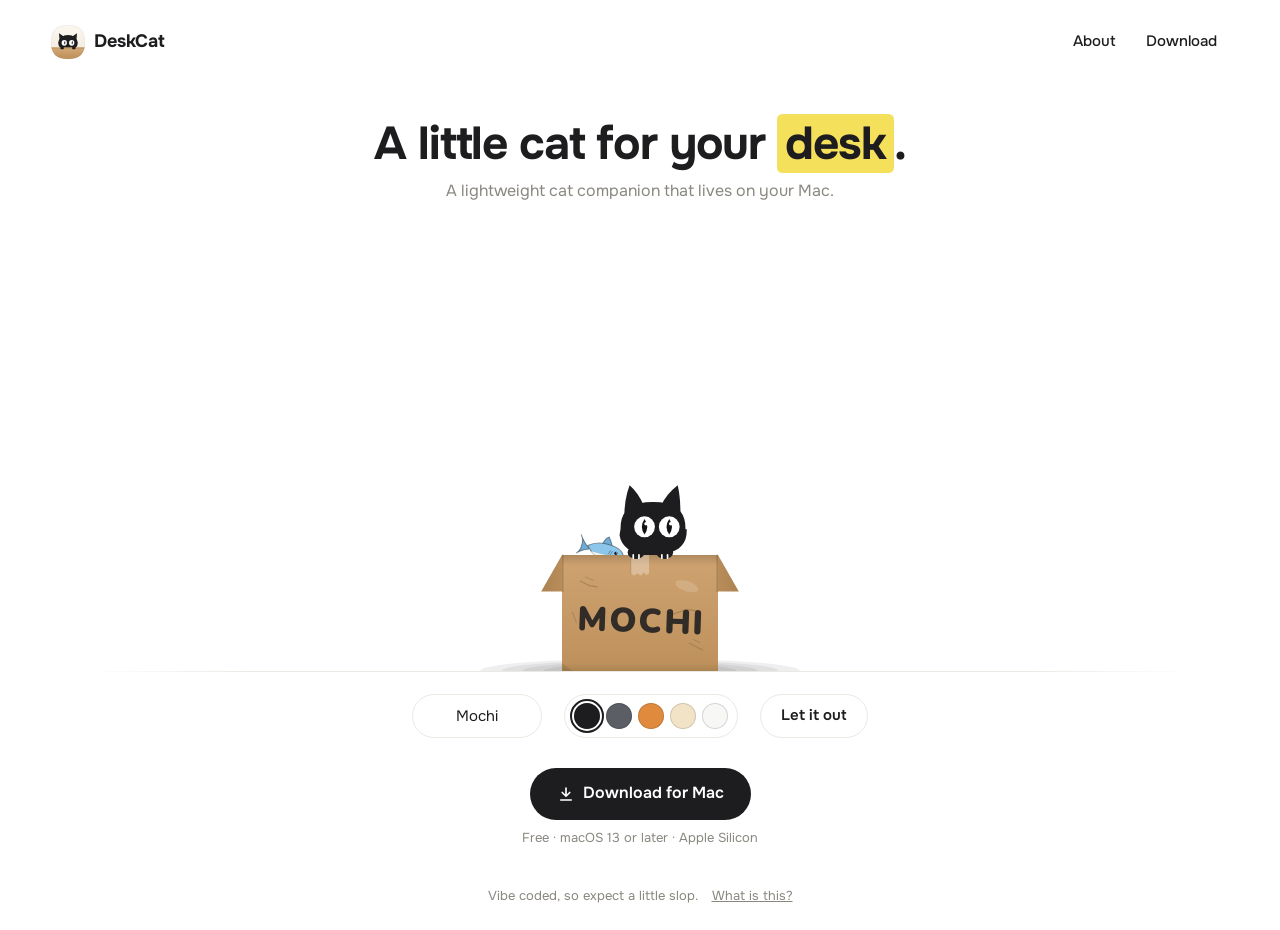
==== site/index.html @ 958c90dc "Website: describe the cat in the subheading instead of giving instructions Co-Authored-By: Claude Op" ====
<!doctype html>
<html lang="en">
<head>
<meta charset="utf-8">
<meta name="viewport" content="width=device-width, initial-scale=1, viewport-fit=cover">
<title>DeskCat</title>
<meta name="description" content="A tiny cat that lives on your Mac desktop. It peeks out of its box, follows your pointer, plays with its toy and wanders off to explore.">
<meta property="og:type" content="website">
<meta property="og:url" content="https://roan-ux.github.io/DeskCat/">
<meta property="og:title" content="DeskCat">
<meta property="og:description" content="A little cat for your desk. Free for Mac.">
<meta property="og:image" content="https://roan-ux.github.io/DeskCat/og.png">
<meta name="twitter:card" content="summary_large_image">
<meta name="twitter:title" content="DeskCat">
<meta name="twitter:description" content="A little cat for your desk. Free for Mac.">
<meta name="twitter:image" content="https://roan-ux.github.io/DeskCat/og.png">
<link rel="icon" href="logo.svg" type="image/svg+xml">
<link rel="apple-touch-icon" href="logo.svg">
<link rel="preconnect" href="https://fonts.googleapis.com">
<link rel="preconnect" href="https://fonts.gstatic.com" crossorigin>
<link rel="stylesheet" href="https://fonts.googleapis.com/css2?family=Onest:wght@400;500;600;700&family=Nunito:wght@900&display=swap">
<link rel="stylesheet" href="style.css">
</head>
<body>

<header class="top">
  <a class="logo" href="./" aria-label="DeskCat home"><img src="logo.svg" alt="" width="34" height="34">DeskCat</a>
  <nav class="nav">
    <a href="about.html">About</a>
    <button type="button" data-download>Download</button>
  </nav>
</header>

<main class="home">
  <div class="intro">
    <h1>A little cat for your <mark>desk</mark>.</h1>
    <p>A lightweight cat companion that lives on your Mac.</p>
  </div>

  <div class="stage" id="stage"></div>

  <div class="controls">
    <input class="name" id="name" type="text" value="Mochi" maxlength="14" aria-label="Name on the box" autocomplete="off" spellcheck="false">
    <div class="coats" role="group" aria-label="Coat colour"></div>
    <button class="btn btn-secondary" type="button" id="toggle">Let it out</button>
  </div>

  <div class="get">
    <button class="btn btn-primary btn-lg" type="button" data-download>
      <svg viewBox="0 0 24 24" fill="none" stroke="currentColor" stroke-width="2.2" stroke-linecap="round" stroke-linejoin="round" aria-hidden="true"><path d="M12 4v11m-5-5 5 5 5-5M5 20h14"/></svg>
      Download for Mac
    </button>
    <p class="small">Free · macOS 13 or later · Apple Silicon</p>
  </div>
</main>

<footer class="foot">
  <span>Vibe coded, so expect a little slop.</span>
  <a href="about.html">What is this?</a>
</footer>

<dialog id="download" aria-labelledby="dl-title">
  <form class="sheet" method="dialog">
    <h2 id="dl-title" tabindex="-1" autofocus>Get DeskCat</h2>
    <ol class="steps">
      <li>Download <b>DeskCat.zip</b> and double-click it to unzip.</li>
      <li>Drag <b>DeskCat</b> into your Applications folder.</li>
      <li>Open it. The first time, your Mac will stop it (see below).</li>
    </ol>
    <div class="note">
      <p><b>Why does my Mac complain?</b> DeskCat isn't signed by a paid Apple developer account, so macOS says it "can't verify" the app. It's safe to open; you only need to do this once:</p>
      <ol class="steps" style="margin-top:8px">
        <li>Try to open DeskCat, then click <b>Done</b> on the warning.</li>
        <li>Open <b>System Settings → Privacy &amp; Security</b>.</li>
        <li>Scroll down to "DeskCat was blocked…" and click <b>Open Anyway</b>.</li>
      </ol>
      <p style="margin-top:10px">Or, in Terminal:</p>
      <pre><code>xattr -dr com.apple.quarantine /Applications/DeskCat.app</code></pre>
    </div>
    <p class="small" style="text-align:left">Once it's running, click the cat in your menu bar to rename it, pick a toy, or quit.</p>
    <div class="row">
      <button class="btn btn-secondary" value="close">Close</button>
      <a class="btn btn-primary" href="https://github.com/roan-ux/DeskCat/releases/latest/download/DeskCat.zip">Download</a>
    </div>
  </form>
</dialog>

<script src="cat.js"></script>
<script>
  const store = {
    get(k) { try { return localStorage.getItem(k); } catch { return null; } },
    set(k, v) { try { localStorage.setItem(k, v); } catch {} },
  };
  // The Mac app's coat colours (Look.swift).
  const COATS = [["#1d1d1f", "Black"], ["#5c5e66", "Charcoal"], ["#e08a3d", "Ginger"], ["#f2e3c7", "Cream"], ["#f7f7f5", "White"]];
  let coat = store.get("deskcat-coat");
  if (!COATS.some(([c]) => c === coat)) coat = COATS[0][0];

  const name = document.getElementById("name"), toggle = document.getElementById("toggle");
  name.value = store.get("deskcat-name") ?? name.value;
  const deskcat = DeskCat.mount(document.getElementById("stage"), {
    name: name.value, coat,
    onChange: (label, home) => { toggle.textContent = home ? "Let it out" : "Call it back"; },
  });
  toggle.addEventListener("click", () => (deskcat.isHome() ? deskcat.letOut() : deskcat.callHome()));
  name.addEventListener("input", () => { deskcat.setName(name.value); store.set("deskcat-name", name.value); });

  const coats = document.querySelector(".coats");
  for (const [color, label] of COATS) {
    const b = document.createElement("button");
    b.type = "button"; b.className = "coat"; b.title = label; b.setAttribute("aria-label", `${label} coat`);
    b.style.setProperty("--c", color);
    b.setAttribute("aria-pressed", String(color === coat));
    b.addEventListener("click", () => {
      coat = color; deskcat.setCoat(color); store.set("deskcat-coat", color);
      for (const o of coats.children) o.setAttribute("aria-pressed", String(o === b));
    });
    coats.appendChild(b);
  }


  const dialog = document.getElementById("download");
  for (const b of document.querySelectorAll("[data-download]")) b.addEventListener("click", () => dialog.showModal());
  dialog.addEventListener("click", (e) => { if (e.target === dialog) dialog.close(); });
  const openFromHash = () => { if (location.hash === "#download" && !dialog.open) dialog.showModal(); };
  openFromHash(); addEventListener("hashchange", openFromHash);
  dialog.addEventListener("close", () => { if (location.hash) history.replaceState(null, "", location.pathname); });
</script>
</body>
</html>
---- site/style.css ----
/* DeskCat site: a white page, everything in the middle, lots of room for the cat. */
:root {
  --bg: #ffffff;
  --fg: #1d1d1f;
  --muted: #8a8780;
  --soft: #f4f3ef;
  --line: #ebe9e3;
  --box: #f5e05c;
  --font: "Onest", "Helvetica Neue", Arial, sans-serif;
  --ease: cubic-bezier(0.23, 1, 0.32, 1);
  color-scheme: light;
}
* { box-sizing: border-box; }
html, body { margin: 0; }
body {
  background: var(--bg); color: var(--fg); font-family: var(--font); font-size: 16px; line-height: 1.55;
  -webkit-font-smoothing: antialiased; min-height: 100dvh; display: flex; flex-direction: column;
}
a { color: inherit; }
:focus-visible { outline: 2px solid var(--fg); outline-offset: 3px; border-radius: 6px; }

/* ---- header ---- */
.top {
  display: flex; align-items: center; justify-content: space-between; gap: 16px;
  padding: 22px max(16px, 4vw);
}
.logo { display: inline-flex; align-items: center; gap: 9px; font-weight: 700; font-size: 18px; text-decoration: none; letter-spacing: -0.01em; }
.logo img { width: 34px; height: 34px; display: block; }
.nav { display: flex; align-items: center; gap: 6px; }
.nav a, .nav button {
  font: inherit; font-size: 15px; font-weight: 500; color: var(--fg); text-decoration: none;
  background: none; border: 0; padding: 8px 12px; border-radius: 999px; cursor: pointer;
  transition: background-color 160ms var(--ease);
}
.nav a:hover, .nav button:hover { background: var(--soft); }
.nav a[aria-current="page"] { background: var(--soft); }

/* ---- home ---- */
.home { flex: 1; display: flex; flex-direction: column; align-items: center; padding: 0 max(16px, 4vw) 20px; }
.intro { text-align: center; margin-top: clamp(8px, 4vh, 48px); }
.intro h1 { font-size: clamp(30px, 5vw, 46px); line-height: 1.08; margin: 0; letter-spacing: -0.025em; font-weight: 700; text-wrap: balance; }
.intro h1 mark { background: var(--box); color: var(--fg); padding: 0 0.18em; border-radius: 0.12em; }
.intro p { margin: 10px 0 0; color: var(--muted); font-size: 16px; }

.stage {
  position: relative; width: 100%; max-width: 1100px; height: clamp(300px, 52vh, 560px);
  touch-action: none; user-select: none; -webkit-user-select: none; cursor: default;
}
.stage canvas { display: block; width: 100%; height: 100%; }
/* a hairline floor, fading out at both ends */
.stage::after {
  content: ""; position: absolute; left: 0; right: 0; bottom: 0; height: 1px; pointer-events: none;
  background: linear-gradient(90deg, transparent, var(--line) 15%, var(--line) 85%, transparent);
}

/* ---- controls under the stage ---- */
.controls {
  margin-top: 22px; display: flex; flex-wrap: wrap; align-items: center; justify-content: center; gap: 10px 22px;
}
.name {
  font: inherit; font-size: 15px; width: 130px; height: 44px; padding: 0 14px; border-radius: 999px;
  border: 1px solid var(--line); background: var(--bg); color: var(--fg); text-align: center;
}
.name:focus { outline: none; border-color: var(--fg); }

/* coat picker: the Mac app's coat colours */
.coats { display: flex; align-items: center; gap: 6px; height: 44px; padding: 0 9px; border: 1px solid var(--line); border-radius: 999px; }
.coat {
  width: 26px; height: 26px; border-radius: 50%; border: 0; padding: 0; cursor: pointer; position: relative;
  background: var(--c); box-shadow: inset 0 0 0 1px rgba(0, 0, 0, 0.14); transition: transform 160ms var(--ease);
}
.coat::after {
  content: ""; position: absolute; inset: -4px; border-radius: 50%; border: 2px solid var(--fg);
  opacity: 0; transform: scale(0.85); transition: opacity 160ms var(--ease), transform 160ms var(--ease);
}
.coat[aria-pressed="true"]::after { opacity: 1; transform: scale(1); }
.coat:active { transform: scale(0.9); }
@media (hover: hover) { .coat:hover { transform: scale(1.1); } }

/* buttons: one height and padding everywhere, so side-by-side buttons always match */
.btn {
  font: inherit; font-size: 15px; font-weight: 600; height: 44px; padding: 0 20px; border-radius: 999px;
  display: inline-flex; align-items: center; justify-content: center; gap: 8px; cursor: pointer;
  text-decoration: none; white-space: nowrap; border: 1px solid transparent;
  transition: transform 160ms var(--ease), background-color 160ms var(--ease);
}
.btn:active { transform: scale(0.97); }
.btn-primary { background: var(--fg); color: #fff; }
.btn-primary:hover { background: #000; }
.btn-secondary { background: var(--bg); color: var(--fg); border-color: var(--line); }
.btn-secondary:hover { background: var(--soft); }
.btn-lg { height: 52px; padding: 0 26px; font-size: 16px; }
.btn svg { width: 18px; height: 18px; }

.get { margin-top: 30px; display: flex; flex-direction: column; align-items: center; gap: 8px; }
.small { font-size: 13px; color: var(--muted); margin: 0; text-align: center; }

/* ---- footer ---- */
.foot {
  padding: 18px max(16px, 4vw) 24px; display: flex; flex-wrap: wrap; justify-content: center; gap: 4px 14px;
  font-size: 13px; color: var(--muted); text-align: center;
}
.foot a { color: var(--muted); }

/* ---- download dialog ---- */
dialog {
  max-height: calc(100dvh - 32px); border: 0; border-radius: 20px; padding: 0; width: min(460px, calc(100vw - 32px)); color: var(--fg);
  box-shadow: 0 24px 80px rgba(0, 0, 0, 0.18);
}
dialog::backdrop { background: rgba(255, 255, 255, 0.6); backdrop-filter: blur(6px); -webkit-backdrop-filter: blur(6px); }
dialog[open] { animation: pop 220ms var(--ease); }
dialog[open]::backdrop { animation: fade 220ms var(--ease); }
@keyframes pop { from { opacity: 0; transform: translateY(8px) scale(0.97); } }
@keyframes fade { from { opacity: 0; } }
.sheet { padding: 26px 24px 22px; display: grid; grid-template-columns: minmax(0, 1fr); gap: 14px; max-height: calc(100dvh - 32px); overflow-y: auto; }
.sheet h2 { margin: 0; font-size: 22px; letter-spacing: -0.015em; outline: none; }
.sheet p { margin: 0; }
.steps { margin: 0; padding-left: 22px; display: grid; gap: 8px; }
.steps li::marker { color: var(--muted); font-weight: 600; }
.note { background: var(--soft); border-radius: 12px; padding: 12px 14px; font-size: 14px; }
code { font-family: ui-monospace, "SF Mono", Menlo, monospace; font-size: 13px; background: var(--soft); padding: 2px 6px; border-radius: 6px; }
.note code { background: #fff; }
pre { margin: 6px 0 0; font-size: 12.5px; overflow-x: auto; }
pre code { display: block; padding: 8px 10px; background: #fff; }
.sheet .row { display: grid; grid-template-columns: 1fr 1fr; gap: 10px; }

/* ---- about ---- */
.about { flex: 1; width: 100%; max-width: 620px; margin: 0 auto; padding: clamp(16px, 6vh, 64px) max(16px, 4vw) 40px; }
.about h1 { font-size: clamp(30px, 5vw, 42px); line-height: 1.1; letter-spacing: -0.025em; margin: 0 0 14px; text-wrap: balance; }
.about .lede { font-size: 19px; color: #4a4843; margin: 0; }
.about h2 { font-size: 20px; margin: 48px 0 12px; letter-spacing: -0.01em; }
.about p { margin: 0 0 12px; }
.about ul { margin: 0; padding-left: 20px; display: grid; gap: 6px; }
.does { list-style: none; padding: 0 !important; gap: 0 !important; }
.does li { display: grid; grid-template-columns: minmax(0, 1fr) minmax(0, 1.2fr); gap: 16px; padding: 11px 0; border-bottom: 1px solid var(--line); }
.does li:last-child { border-bottom: 0; }
.does b { font-weight: 600; }
.does span { color: #4a4843; }
@media (max-width: 520px) { .does li { grid-template-columns: minmax(0, 1fr); gap: 2px; } }

@media (max-width: 600px) {
  .top { padding-top: 16px; padding-bottom: 16px; }
  .stage { height: clamp(280px, 42vh, 380px); }
  .controls { gap: 14px 16px; margin-top: 18px; }
  .name { width: 150px; }
  .coats { order: -1; }   /* colours on their own row, then name and the button side by side */
  .controls::before { content: ""; order: -1; flex-basis: 100%; height: 0; }
  .get { margin-top: 24px; }
}
@media (prefers-reduced-motion: reduce) {
  *, *::before, *::after { transition-duration: 0ms !important; animation-duration: 0ms !important; }
}
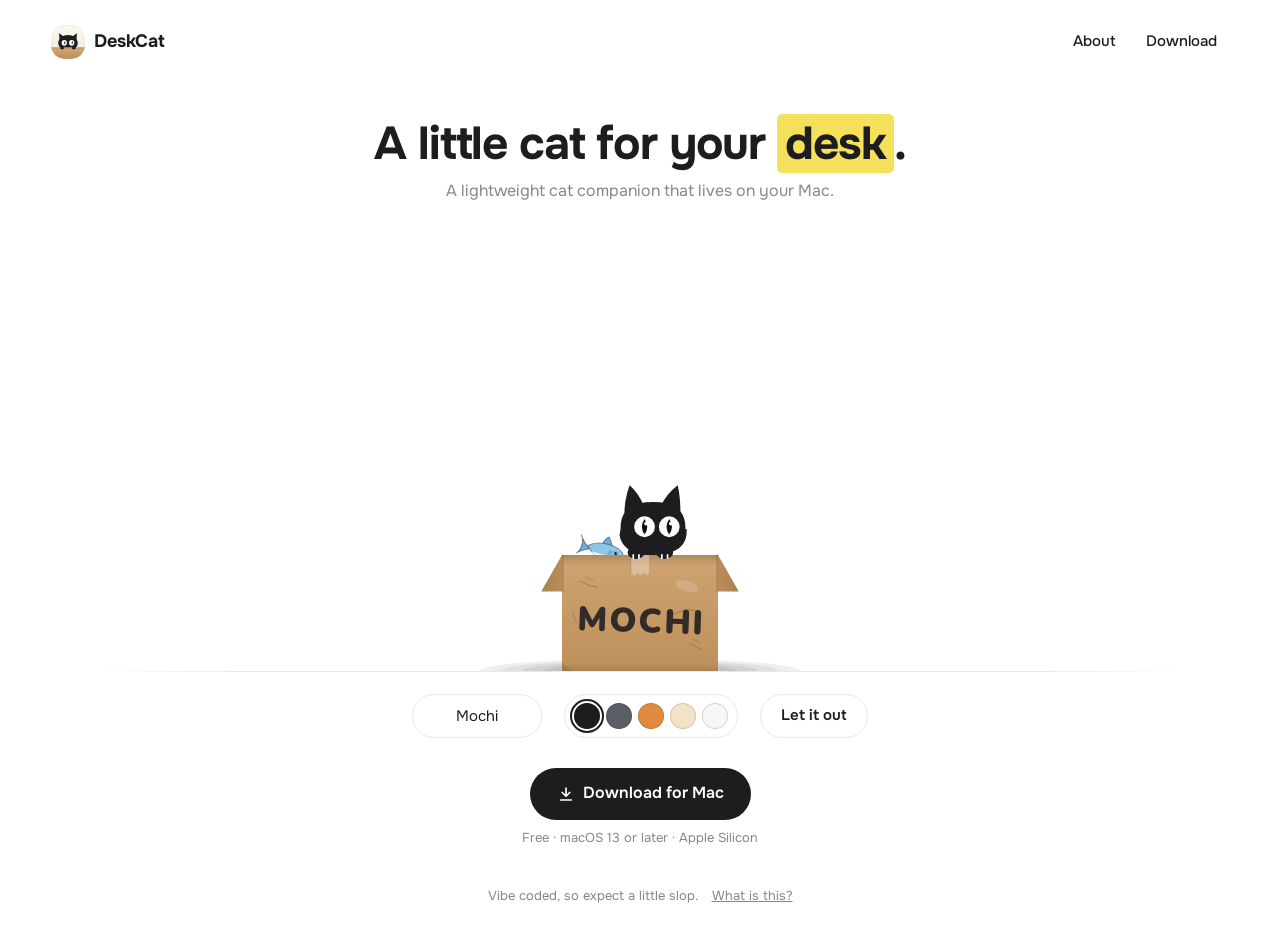
==== commit 634279b3: "Release the app automatically when its code changes, and show the version on the website Co-Authored" ====
--- a/site/index.html
+++ b/site/index.html
@@ -50,7 +50,7 @@
       <svg viewBox="0 0 24 24" fill="none" stroke="currentColor" stroke-width="2.2" stroke-linecap="round" stroke-linejoin="round" aria-hidden="true"><path d="M12 4v11m-5-5 5 5 5-5M5 20h14"/></svg>
       Download for Mac
     </button>
-    <p class="small">Free · macOS 13 or later · Apple Silicon</p>
+    <p class="small">Free · macOS 13 or later · Apple Silicon<span id="version"></span></p>
   </div>
 </main>
 
@@ -119,6 +119,17 @@
   }
 
 
+  // The newest release, straight from GitHub, so the version shown is always the one you'd download.
+  fetch("https://api.github.com/repos/roan-ux/DeskCat/releases/latest")
+    .then((r) => (r.ok ? r.json() : null))
+    .then((rel) => {
+      if (!rel?.tag_name) return;
+      const date = new Date(rel.published_at).toLocaleDateString(undefined, { month: "short", day: "numeric" });
+      const link = Object.assign(document.createElement("a"), { href: rel.html_url, textContent: `${rel.tag_name} (${date})`, title: "What's new" });
+      document.getElementById("version").append(" · ", link);
+    })
+    .catch(() => {});
+
   const dialog = document.getElementById("download");
   for (const b of document.querySelectorAll("[data-download]")) b.addEventListener("click", () => dialog.showModal());
   dialog.addEventListener("click", (e) => { if (e.target === dialog) dialog.close(); });
--- a/site/style.css
+++ b/site/style.css
@@ -94,6 +94,7 @@
 
 .get { margin-top: 30px; display: flex; flex-direction: column; align-items: center; gap: 8px; }
 .small { font-size: 13px; color: var(--muted); margin: 0; text-align: center; }
+.small a { color: inherit; }
 
 /* ---- footer ---- */
 .foot {
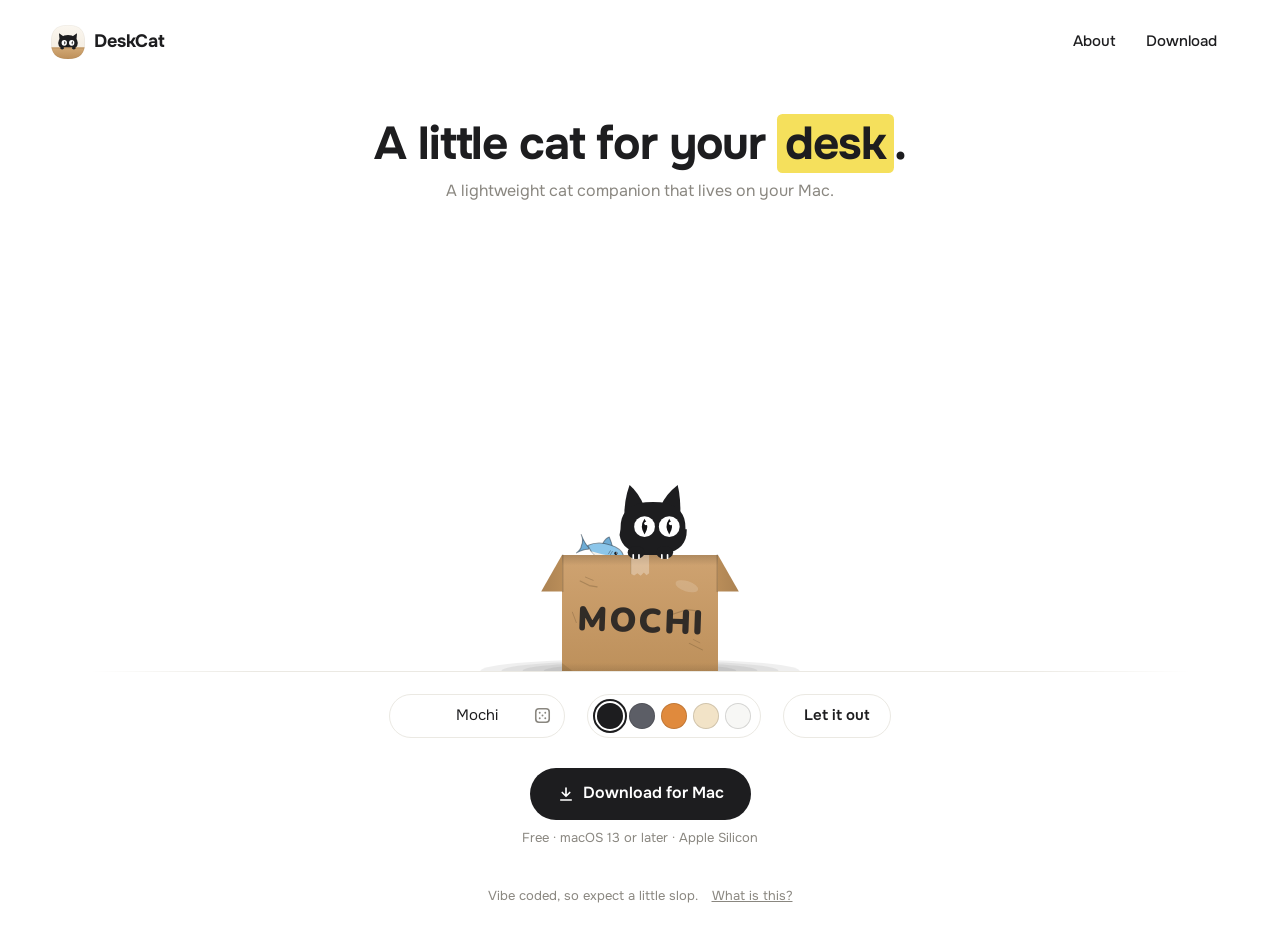
==== commit dab5e994: "Website: toy sits behind the cat in the box, a dice to roll a random name, version without the date " ====
--- a/site/index.html
+++ b/site/index.html
@@ -40,7 +40,12 @@
   <div class="stage" id="stage"></div>
 
   <div class="controls">
-    <input class="name" id="name" type="text" value="Mochi" maxlength="14" aria-label="Name on the box" autocomplete="off" spellcheck="false">
+    <div class="name">
+      <input id="name" type="text" value="Mochi" maxlength="14" aria-label="Name on the box" autocomplete="off" spellcheck="false">
+      <button type="button" id="shuffle" title="Random name" aria-label="Random name">
+        <svg viewBox="0 0 24 24" fill="none" stroke="currentColor" stroke-width="2" stroke-linecap="round" stroke-linejoin="round" aria-hidden="true"><rect x="3.5" y="3.5" width="17" height="17" rx="4"/><circle cx="8.5" cy="8.5" r="1.2" fill="currentColor" stroke="none"/><circle cx="15.5" cy="8.5" r="1.2" fill="currentColor" stroke="none"/><circle cx="12" cy="12" r="1.2" fill="currentColor" stroke="none"/><circle cx="8.5" cy="15.5" r="1.2" fill="currentColor" stroke="none"/><circle cx="15.5" cy="15.5" r="1.2" fill="currentColor" stroke="none"/></svg>
+      </button>
+    </div>
     <div class="coats" role="group" aria-label="Coat colour"></div>
     <button class="btn btn-secondary" type="button" id="toggle">Let it out</button>
   </div>
@@ -103,7 +108,19 @@
     onChange: (label, home) => { toggle.textContent = home ? "Let it out" : "Call it back"; },
   });
   toggle.addEventListener("click", () => (deskcat.isHome() ? deskcat.letOut() : deskcat.callHome()));
-  name.addEventListener("input", () => { deskcat.setName(name.value); store.set("deskcat-name", name.value); });
+  const setName = (v) => { deskcat.setName(v); store.set("deskcat-name", v); };
+  name.addEventListener("input", () => setName(name.value));
+  // Roll a random name onto the box.
+  const NAMES = ["Mochi", "Miso", "Tofu", "Biscuit", "Pickle", "Noodle", "Pepper", "Luna", "Ziggy", "Olive", "Mango", "Pudding",
+    "Nugget", "Sushi", "Peanut", "Waffles", "Bean", "Pixel", "Cookie", "Ramen", "Basil", "Dumpling", "Maple", "Toast",
+    "Socks", "Boba", "Kiwi", "Tiger", "Muffin", "Nacho", "Pumpkin", "Sesame", "Oreo", "Juniper", "Clementine", "Gizmo"];
+  const shuffle = document.getElementById("shuffle");
+  shuffle.addEventListener("click", () => {
+    let next;
+    do next = NAMES[Math.floor(Math.random() * NAMES.length)]; while (next === name.value.trim());
+    name.value = next; setName(next);
+    shuffle.classList.remove("rolled"); void shuffle.offsetWidth; shuffle.classList.add("rolled");
+  });
 
   const coats = document.querySelector(".coats");
   for (const [color, label] of COATS) {
@@ -124,8 +141,7 @@
     .then((r) => (r.ok ? r.json() : null))
     .then((rel) => {
       if (!rel?.tag_name) return;
-      const date = new Date(rel.published_at).toLocaleDateString(undefined, { month: "short", day: "numeric" });
-      const link = Object.assign(document.createElement("a"), { href: rel.html_url, textContent: `${rel.tag_name} (${date})`, title: "What's new" });
+      const link = Object.assign(document.createElement("a"), { href: rel.html_url, textContent: rel.tag_name, title: "What's new" });
       document.getElementById("version").append(" · ", link);
     })
     .catch(() => {});
--- a/site/style.css
+++ b/site/style.css
@@ -58,10 +58,22 @@
   margin-top: 22px; display: flex; flex-wrap: wrap; align-items: center; justify-content: center; gap: 10px 22px;
 }
 .name {
-  font: inherit; font-size: 15px; width: 130px; height: 44px; padding: 0 14px; border-radius: 999px;
+  display: flex; align-items: center; width: 176px; height: 44px; padding: 0 5px 0 39px; border-radius: 999px;
   border: 1px solid var(--line); background: var(--bg); color: var(--fg); text-align: center;
 }
-.name:focus { outline: none; border-color: var(--fg); }
+.name:focus-within { border-color: var(--fg); }
+.name input { flex: 1; min-width: 0; font: inherit; font-size: 15px; border: 0; padding: 0; background: none; color: inherit; text-align: center; }
+.name input:focus { outline: none; }
+.name button {
+  width: 34px; height: 34px; flex: none; border: 0; border-radius: 50%; padding: 0; cursor: pointer;
+  display: grid; place-items: center; background: transparent; color: var(--muted);
+  transition: background-color 160ms var(--ease), color 160ms var(--ease), transform 160ms var(--ease);
+}
+.name button svg { width: 19px; height: 19px; }
+.name button:hover { background: var(--soft); color: var(--fg); }
+.name button:active { transform: scale(0.9); }
+.name button.rolled svg { animation: roll 420ms var(--ease); }
+@keyframes roll { from { transform: rotate(-200deg) scale(0.8); } }
 
 /* coat picker: the Mac app's coat colours */
 .coats { display: flex; align-items: center; gap: 6px; height: 44px; padding: 0 9px; border: 1px solid var(--line); border-radius: 999px; }
@@ -143,7 +155,7 @@
   .top { padding-top: 16px; padding-bottom: 16px; }
   .stage { height: clamp(280px, 42vh, 380px); }
   .controls { gap: 14px 16px; margin-top: 18px; }
-  .name { width: 150px; }
+  .name { width: 176px; }
   .coats { order: -1; }   /* colours on their own row, then name and the button side by side */
   .controls::before { content: ""; order: -1; flex-basis: 100%; height: 0; }
   .get { margin-top: 24px; }
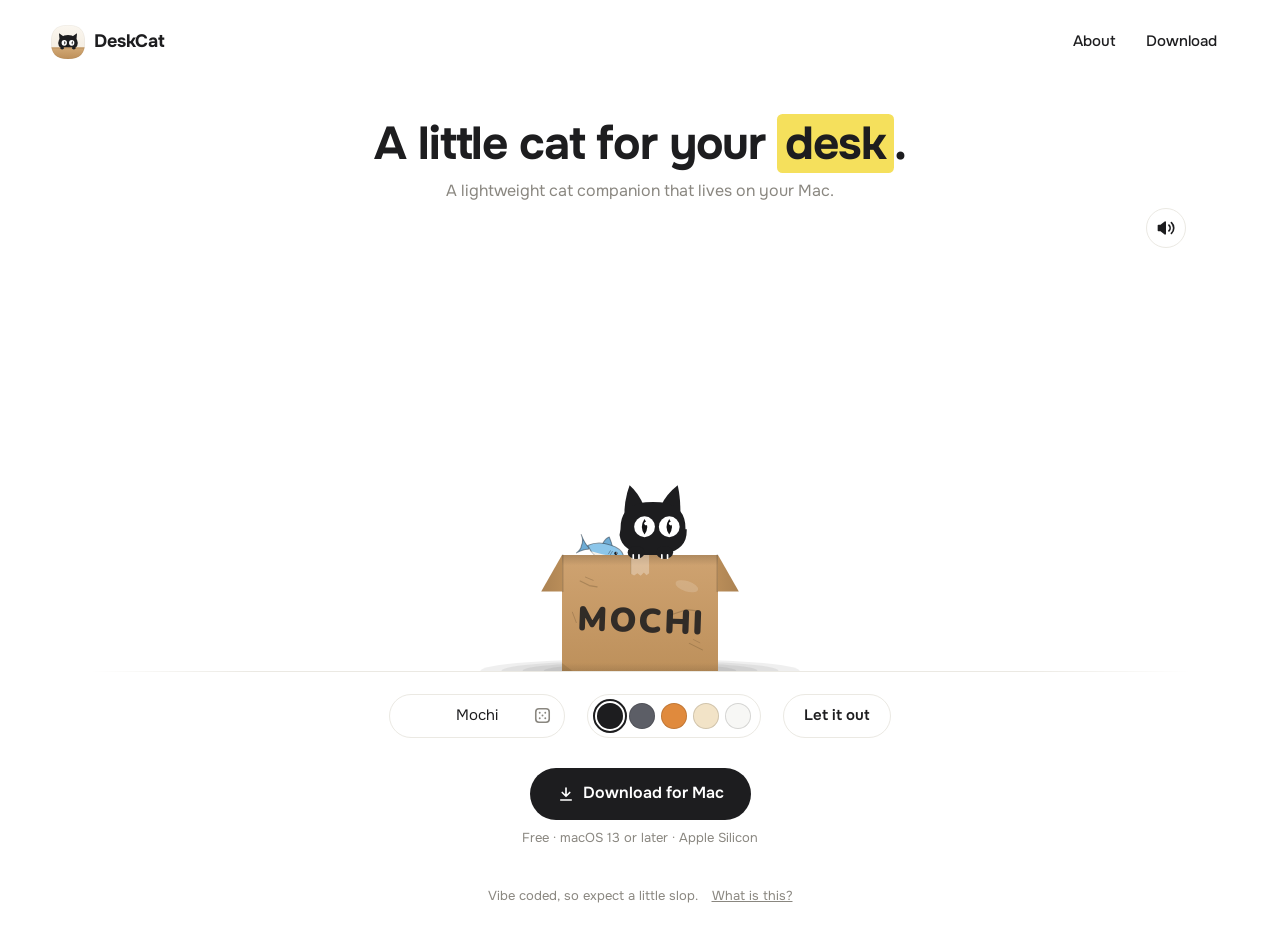
==== commit 18481ee5: "Website: the cat's sounds with a mute button, a friendlier About intro, and a section on checking or" ====
--- a/site/index.html
+++ b/site/index.html
@@ -37,7 +37,15 @@
     <p>A lightweight cat companion that lives on your Mac.</p>
   </div>
 
-  <div class="stage" id="stage"></div>
+  <div class="stage" id="stage">
+    <button class="sound" id="sound" type="button" aria-pressed="true" aria-label="Sound" title="Sound on">
+      <svg viewBox="0 0 24 24" fill="none" stroke="currentColor" stroke-width="2" stroke-linecap="round" stroke-linejoin="round" aria-hidden="true">
+        <path d="M11 5 6 9H3v6h3l5 4V5Z" fill="currentColor"/>
+        <g class="on"><path d="M15.5 8.5a5 5 0 0 1 0 7"/><path d="M18.5 5.5a9 9 0 0 1 0 13"/></g>
+        <g class="off"><path d="m16 9 6 6m0-6-6 6"/></g>
+      </svg>
+    </button>
+  </div>
 
   <div class="controls">
     <div class="name">
@@ -103,11 +111,18 @@
 
   const name = document.getElementById("name"), toggle = document.getElementById("toggle");
   name.value = store.get("deskcat-name") ?? name.value;
+  let muted = store.get("deskcat-muted") === "1";
   const deskcat = DeskCat.mount(document.getElementById("stage"), {
-    name: name.value, coat,
+    name: name.value, coat, muted,
     onChange: (label, home) => { toggle.textContent = home ? "Let it out" : "Call it back"; },
   });
   toggle.addEventListener("click", () => (deskcat.isHome() ? deskcat.letOut() : deskcat.callHome()));
+  // Sound on or off (it starts on your first click or tap; browsers don't allow sound before that).
+  const sound = document.getElementById("sound");
+  const showSound = () => { sound.setAttribute("aria-pressed", String(!muted)); sound.title = muted ? "Sound off" : "Sound on"; };
+  showSound();
+  sound.addEventListener("click", () => { muted = !muted; deskcat.setMuted(muted); store.set("deskcat-muted", muted ? "1" : "0"); showSound(); });
+
   const setName = (v) => { deskcat.setName(v); store.set("deskcat-name", v); };
   name.addEventListener("input", () => setName(name.value));
   // Roll a random name onto the box.
--- a/site/style.css
+++ b/site/style.css
@@ -47,6 +47,16 @@
   touch-action: none; user-select: none; -webkit-user-select: none; cursor: default;
 }
 .stage canvas { display: block; width: 100%; height: 100%; }
+.sound {
+  position: absolute; top: 4px; right: 4px; z-index: 1; width: 40px; height: 40px; border-radius: 50%;
+  border: 1px solid var(--line); background: var(--bg); color: var(--fg); cursor: pointer; padding: 0;
+  display: grid; place-items: center; transition: background-color 160ms var(--ease), transform 160ms var(--ease);
+}
+.sound:hover { background: var(--soft); }
+.sound:active { transform: scale(0.92); }
+.sound svg { width: 20px; height: 20px; }
+.sound[aria-pressed="true"] .off, .sound[aria-pressed="false"] .on { display: none; }
+.sound[aria-pressed="false"] { color: var(--muted); }
 /* a hairline floor, fading out at both ends */
 .stage::after {
   content: ""; position: absolute; left: 0; right: 0; bottom: 0; height: 1px; pointer-events: none;
@@ -149,6 +159,9 @@
 .does li:last-child { border-bottom: 0; }
 .does b { font-weight: 600; }
 .does span { color: #4a4843; }
+.prompts { list-style: none; padding: 0 !important; margin: 0 0 14px !important; gap: 8px !important; }
+.prompts li { background: var(--soft); border-radius: 12px; padding: 11px 14px; font-size: 15px; color: #3d3b36; }
+.prompts li::before { content: "“"; } .prompts li::after { content: "”"; }
 @media (max-width: 520px) { .does li { grid-template-columns: minmax(0, 1fr); gap: 2px; } }
 
 @media (max-width: 600px) {
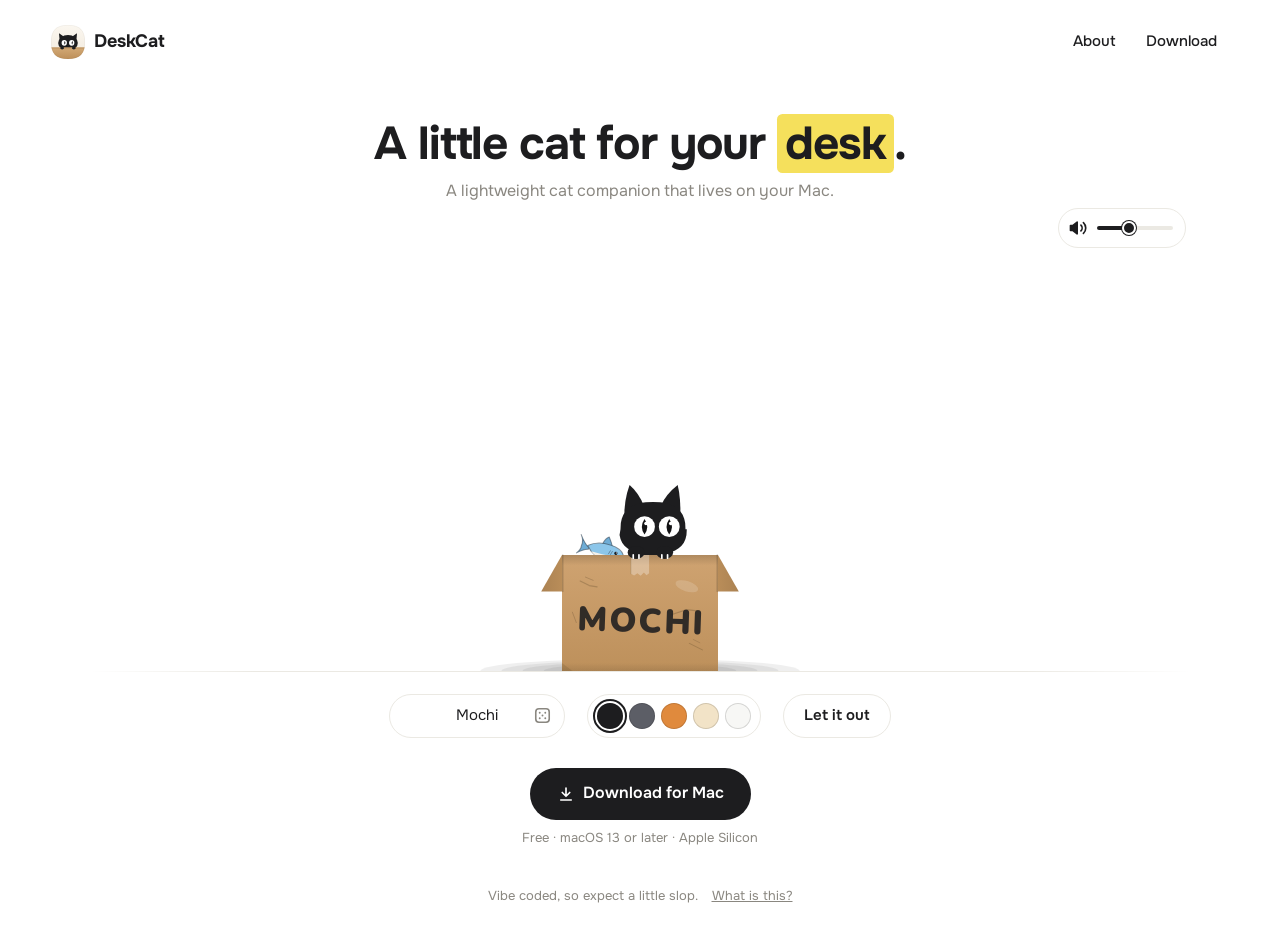
==== commit 66ef0377: "Website: volume slider next to the mute button, and a quieter default (40%) Co-Authored-By: Claude O" ====
--- a/site/index.html
+++ b/site/index.html
@@ -38,13 +38,16 @@
   </div>
 
   <div class="stage" id="stage">
-    <button class="sound" id="sound" type="button" aria-pressed="true" aria-label="Sound" title="Sound on">
+    <div class="sound">
+    <button id="sound" type="button" aria-pressed="true" aria-label="Sound" title="Sound on">
       <svg viewBox="0 0 24 24" fill="none" stroke="currentColor" stroke-width="2" stroke-linecap="round" stroke-linejoin="round" aria-hidden="true">
         <path d="M11 5 6 9H3v6h3l5 4V5Z" fill="currentColor"/>
         <g class="on"><path d="M15.5 8.5a5 5 0 0 1 0 7"/><path d="M18.5 5.5a9 9 0 0 1 0 13"/></g>
         <g class="off"><path d="m16 9 6 6m0-6-6 6"/></g>
       </svg>
     </button>
+    <input id="volume" type="range" min="0" max="100" step="1" value="40" aria-label="Volume">
+    </div>
   </div>
 
   <div class="controls">
@@ -112,16 +115,34 @@
   const name = document.getElementById("name"), toggle = document.getElementById("toggle");
   name.value = store.get("deskcat-name") ?? name.value;
   let muted = store.get("deskcat-muted") === "1";
+  let volume = Number(store.get("deskcat-volume") ?? 40);
+  if (!(volume >= 0 && volume <= 100)) volume = 40;
   const deskcat = DeskCat.mount(document.getElementById("stage"), {
-    name: name.value, coat, muted,
+    name: name.value, coat, muted, volume: volume / 100,
     onChange: (label, home) => { toggle.textContent = home ? "Let it out" : "Call it back"; },
   });
   toggle.addEventListener("click", () => (deskcat.isHome() ? deskcat.letOut() : deskcat.callHome()));
   // Sound on or off (it starts on your first click or tap; browsers don't allow sound before that).
   const sound = document.getElementById("sound");
-  const showSound = () => { sound.setAttribute("aria-pressed", String(!muted)); sound.title = muted ? "Sound off" : "Sound on"; };
+  const slider = document.getElementById("volume");
+  const showSound = () => {
+    const off = muted || volume === 0;
+    sound.setAttribute("aria-pressed", String(!off)); sound.title = off ? "Sound off" : "Sound on";
+    slider.value = muted ? 0 : volume;
+    slider.style.setProperty("--fill", `${muted ? 0 : volume}%`);
+  };
+  const setMuted = (m) => { muted = m; deskcat.setMuted(m); store.set("deskcat-muted", m ? "1" : "0"); };
   showSound();
-  sound.addEventListener("click", () => { muted = !muted; deskcat.setMuted(muted); store.set("deskcat-muted", muted ? "1" : "0"); showSound(); });
+  sound.addEventListener("click", () => {
+    if (!muted && volume === 0) { volume = 40; deskcat.setVolume(0.4); store.set("deskcat-volume", 40); setMuted(false); }
+    else setMuted(!muted);
+    showSound();
+  });
+  slider.addEventListener("input", () => {
+    volume = Number(slider.value); deskcat.setVolume(volume / 100); store.set("deskcat-volume", volume);
+    if (muted && volume > 0) setMuted(false);
+    showSound();
+  });
 
   const setName = (v) => { deskcat.setName(v); store.set("deskcat-name", v); };
   name.addEventListener("input", () => setName(name.value));
--- a/site/style.css
+++ b/site/style.css
@@ -47,16 +47,34 @@
   touch-action: none; user-select: none; -webkit-user-select: none; cursor: default;
 }
 .stage canvas { display: block; width: 100%; height: 100%; }
+/* sound: speaker (mute) and a volume slider, in the corner of the stage */
 .sound {
-  position: absolute; top: 4px; right: 4px; z-index: 1; width: 40px; height: 40px; border-radius: 50%;
-  border: 1px solid var(--line); background: var(--bg); color: var(--fg); cursor: pointer; padding: 0;
+  position: absolute; top: 4px; right: 4px; z-index: 1; height: 40px; display: flex; align-items: center; gap: 2px;
+  padding: 0 12px 0 2px; border: 1px solid var(--line); border-radius: 999px; background: var(--bg);
+}
+.sound button {
+  width: 34px; height: 34px; border-radius: 50%; border: 0; background: transparent; color: var(--fg); cursor: pointer; padding: 0;
   display: grid; place-items: center; transition: background-color 160ms var(--ease), transform 160ms var(--ease);
 }
-.sound:hover { background: var(--soft); }
-.sound:active { transform: scale(0.92); }
+.sound button:hover { background: var(--soft); }
+.sound button:active { transform: scale(0.92); }
 .sound svg { width: 20px; height: 20px; }
-.sound[aria-pressed="true"] .off, .sound[aria-pressed="false"] .on { display: none; }
-.sound[aria-pressed="false"] { color: var(--muted); }
+.sound button[aria-pressed="true"] .off, .sound button[aria-pressed="false"] .on { display: none; }
+.sound button[aria-pressed="false"] { color: var(--muted); }
+.sound input[type="range"] {
+  -webkit-appearance: none; appearance: none; width: 76px; height: 20px; background: transparent; cursor: pointer; margin: 0;
+}
+.sound input[type="range"]::-webkit-slider-runnable-track {
+  height: 4px; border-radius: 2px; background: linear-gradient(90deg, var(--fg) var(--fill, 40%), var(--line) var(--fill, 40%));
+}
+.sound input[type="range"]::-moz-range-track { height: 4px; border-radius: 2px; background: var(--line); }
+.sound input[type="range"]::-moz-range-progress { height: 4px; border-radius: 2px; background: var(--fg); }
+.sound input[type="range"]::-webkit-slider-thumb {
+  -webkit-appearance: none; width: 14px; height: 14px; margin-top: -5px; border-radius: 50%; background: var(--fg); border: 2px solid var(--bg);
+  box-shadow: 0 0 0 1px var(--fg);
+}
+.sound input[type="range"]::-moz-range-thumb { width: 12px; height: 12px; border-radius: 50%; background: var(--fg); border: 2px solid var(--bg); }
+.sound input[type="range"]:focus-visible { outline: 2px solid var(--fg); outline-offset: 2px; border-radius: 4px; }
 /* a hairline floor, fading out at both ends */
 .stage::after {
   content: ""; position: absolute; left: 0; right: 0; bottom: 0; height: 1px; pointer-events: none;
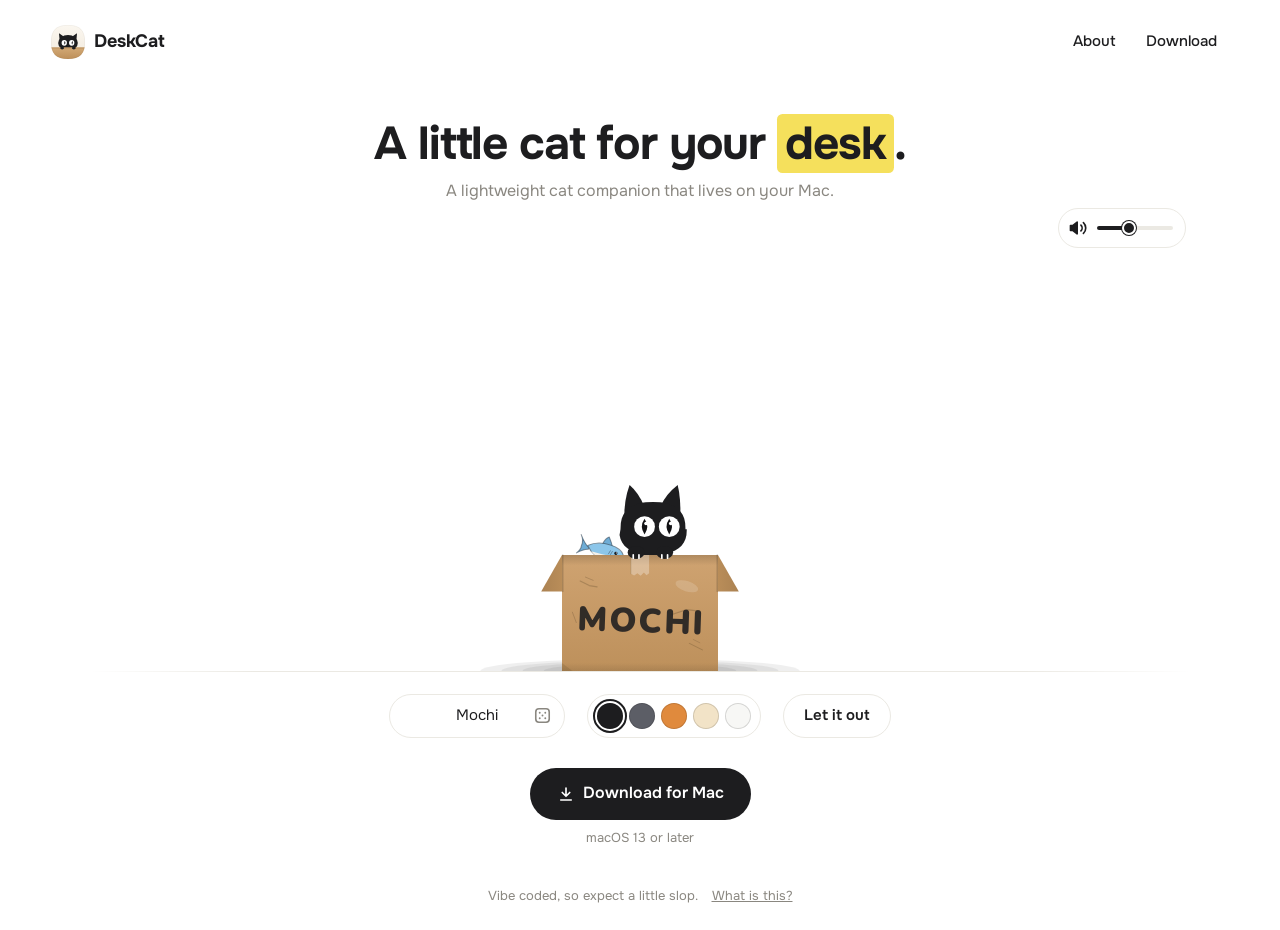
==== commit e42a0a66: "Website: version first under the Download button, then macOS 13 or later Co-Authored-By: Claude Opus" ====
--- a/site/index.html
+++ b/site/index.html
@@ -66,7 +66,7 @@
       <svg viewBox="0 0 24 24" fill="none" stroke="currentColor" stroke-width="2.2" stroke-linecap="round" stroke-linejoin="round" aria-hidden="true"><path d="M12 4v11m-5-5 5 5 5-5M5 20h14"/></svg>
       Download for Mac
     </button>
-    <p class="small">Free · macOS 13 or later · Apple Silicon<span id="version"></span></p>
+    <p class="small"><span id="version"></span>macOS 13 or later</p>
   </div>
 </main>
 
@@ -178,7 +178,7 @@
     .then((rel) => {
       if (!rel?.tag_name) return;
       const link = Object.assign(document.createElement("a"), { href: rel.html_url, textContent: rel.tag_name, title: "What's new" });
-      document.getElementById("version").append(" · ", link);
+      document.getElementById("version").append(link, " · ");
     })
     .catch(() => {});
 
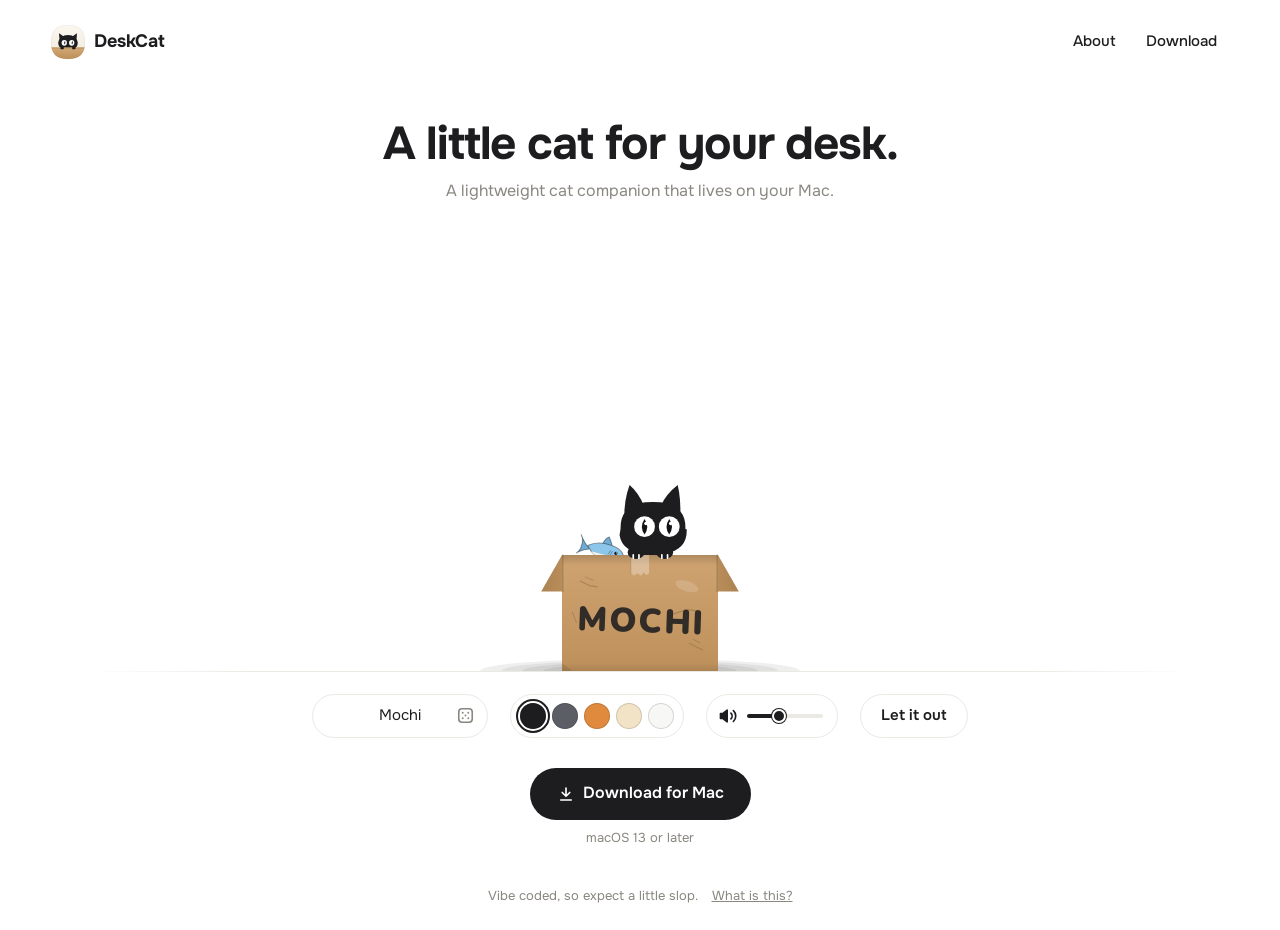
==== commit 28a2a071: "Website: sound control with the other controls, balanced heading lines on phone, no highlight on des" ====
--- a/site/index.html
+++ b/site/index.html
@@ -33,11 +33,20 @@
 
 <main class="home">
   <div class="intro">
-    <h1>A little cat for your <mark>desk</mark>.</h1>
+    <h1>A little cat for your desk.</h1>
     <p>A lightweight cat companion that lives on your Mac.</p>
   </div>
 
-  <div class="stage" id="stage">
+  <div class="stage" id="stage"></div>
+
+  <div class="controls">
+    <div class="name">
+      <input id="name" type="text" value="Mochi" maxlength="14" aria-label="Name on the box" autocomplete="off" spellcheck="false">
+      <button type="button" id="shuffle" title="Random name" aria-label="Random name">
+        <svg viewBox="0 0 24 24" fill="none" stroke="currentColor" stroke-width="2" stroke-linecap="round" stroke-linejoin="round" aria-hidden="true"><rect x="3.5" y="3.5" width="17" height="17" rx="4"/><circle cx="8.5" cy="8.5" r="1.2" fill="currentColor" stroke="none"/><circle cx="15.5" cy="8.5" r="1.2" fill="currentColor" stroke="none"/><circle cx="12" cy="12" r="1.2" fill="currentColor" stroke="none"/><circle cx="8.5" cy="15.5" r="1.2" fill="currentColor" stroke="none"/><circle cx="15.5" cy="15.5" r="1.2" fill="currentColor" stroke="none"/></svg>
+      </button>
+    </div>
+    <div class="coats" role="group" aria-label="Coat colour"></div>
     <div class="sound">
     <button id="sound" type="button" aria-pressed="true" aria-label="Sound" title="Sound on">
       <svg viewBox="0 0 24 24" fill="none" stroke="currentColor" stroke-width="2" stroke-linecap="round" stroke-linejoin="round" aria-hidden="true">
@@ -48,16 +57,6 @@
     </button>
     <input id="volume" type="range" min="0" max="100" step="1" value="40" aria-label="Volume">
     </div>
-  </div>
-
-  <div class="controls">
-    <div class="name">
-      <input id="name" type="text" value="Mochi" maxlength="14" aria-label="Name on the box" autocomplete="off" spellcheck="false">
-      <button type="button" id="shuffle" title="Random name" aria-label="Random name">
-        <svg viewBox="0 0 24 24" fill="none" stroke="currentColor" stroke-width="2" stroke-linecap="round" stroke-linejoin="round" aria-hidden="true"><rect x="3.5" y="3.5" width="17" height="17" rx="4"/><circle cx="8.5" cy="8.5" r="1.2" fill="currentColor" stroke="none"/><circle cx="15.5" cy="8.5" r="1.2" fill="currentColor" stroke="none"/><circle cx="12" cy="12" r="1.2" fill="currentColor" stroke="none"/><circle cx="8.5" cy="15.5" r="1.2" fill="currentColor" stroke="none"/><circle cx="15.5" cy="15.5" r="1.2" fill="currentColor" stroke="none"/></svg>
-      </button>
-    </div>
-    <div class="coats" role="group" aria-label="Coat colour"></div>
     <button class="btn btn-secondary" type="button" id="toggle">Let it out</button>
   </div>
 
--- a/site/style.css
+++ b/site/style.css
@@ -39,18 +39,16 @@
 .home { flex: 1; display: flex; flex-direction: column; align-items: center; padding: 0 max(16px, 4vw) 20px; }
 .intro { text-align: center; margin-top: clamp(8px, 4vh, 48px); }
 .intro h1 { font-size: clamp(30px, 5vw, 46px); line-height: 1.08; margin: 0; letter-spacing: -0.025em; font-weight: 700; text-wrap: balance; }
-.intro h1 mark { background: var(--box); color: var(--fg); padding: 0 0.18em; border-radius: 0.12em; }
-.intro p { margin: 10px 0 0; color: var(--muted); font-size: 16px; }
+.intro p { margin: 10px auto 0; color: var(--muted); font-size: 16px; text-wrap: balance; }
 
 .stage {
   position: relative; width: 100%; max-width: 1100px; height: clamp(300px, 52vh, 560px);
   touch-action: none; user-select: none; -webkit-user-select: none; cursor: default;
 }
 .stage canvas { display: block; width: 100%; height: 100%; }
-/* sound: speaker (mute) and a volume slider, in the corner of the stage */
+/* sound: speaker (mute) and a volume slider, with the other controls */
 .sound {
-  position: absolute; top: 4px; right: 4px; z-index: 1; height: 40px; display: flex; align-items: center; gap: 2px;
-  padding: 0 12px 0 2px; border: 1px solid var(--line); border-radius: 999px; background: var(--bg);
+  height: 44px; display: flex; align-items: center; gap: 2px; padding: 0 14px 0 4px; border: 1px solid var(--line); border-radius: 999px; background: var(--bg);
 }
 .sound button {
   width: 34px; height: 34px; border-radius: 50%; border: 0; background: transparent; color: var(--fg); cursor: pointer; padding: 0;
@@ -187,7 +185,9 @@
   .stage { height: clamp(280px, 42vh, 380px); }
   .controls { gap: 14px 16px; margin-top: 18px; }
   .name { width: 176px; }
-  .coats { order: -1; }   /* colours on their own row, then name and the button side by side */
+  .coats, .sound { order: -2; }   /* colours and sound on the first row, then name and the button */
+  .intro h1 { font-size: 34px; max-width: 9em; margin: 0 auto; }   /* two even lines: "A little cat / for your desk." */
+  .intro p { max-width: 22em; }
   .controls::before { content: ""; order: -1; flex-basis: 100%; height: 0; }
   .get { margin-top: 24px; }
 }
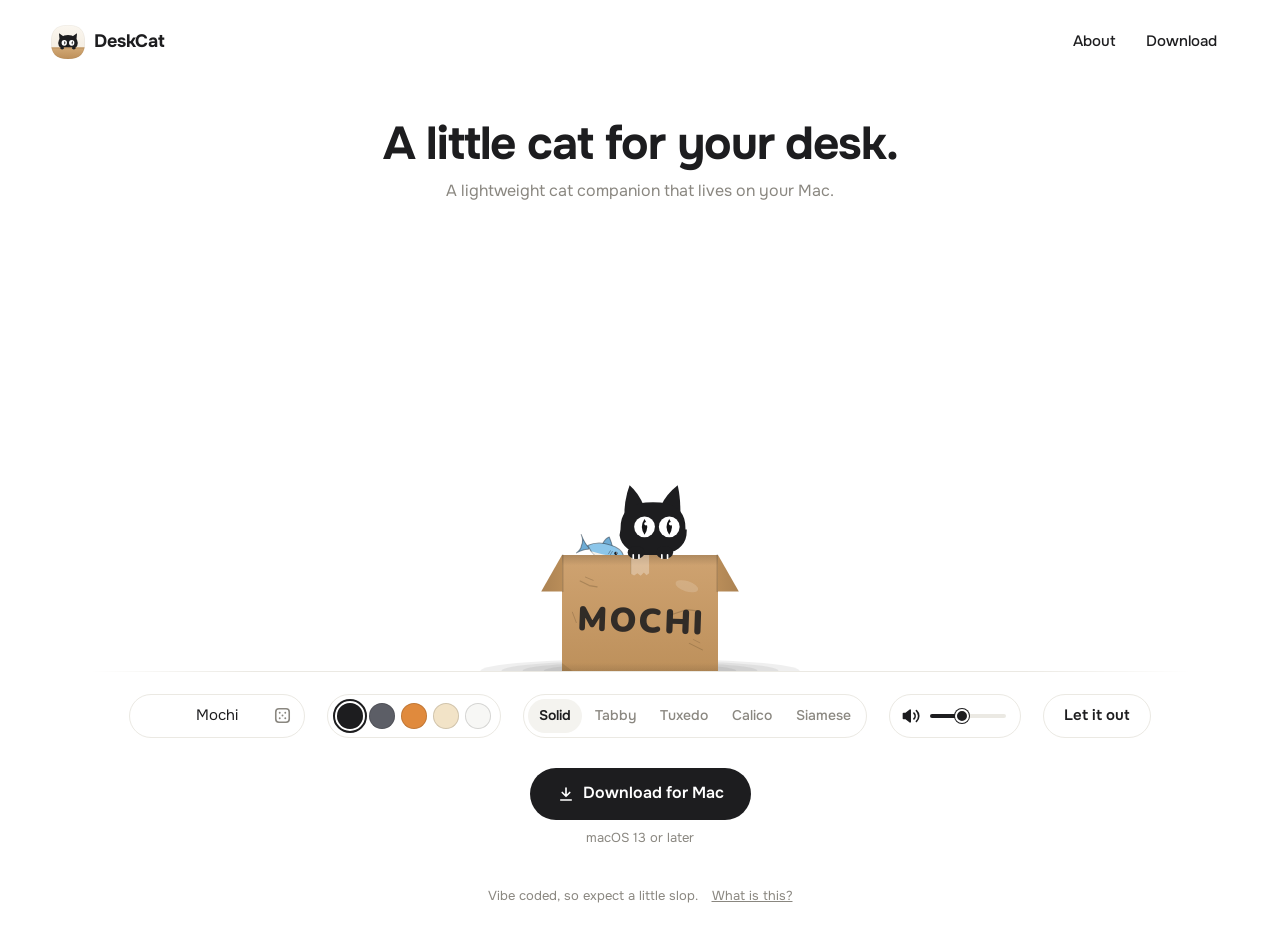
==== commit d3f46749: "Coat patterns: tabby, tuxedo, calico and Siamese, on the Mac and the website The coat colour stays t" ====
--- a/site/index.html
+++ b/site/index.html
@@ -47,6 +47,7 @@
       </button>
     </div>
     <div class="coats" role="group" aria-label="Coat colour"></div>
+    <div class="patterns" role="group" aria-label="Coat pattern"></div>
     <div class="sound">
     <button id="sound" type="button" aria-pressed="true" aria-label="Sound" title="Sound on">
       <svg viewBox="0 0 24 24" fill="none" stroke="currentColor" stroke-width="2" stroke-linecap="round" stroke-linejoin="round" aria-hidden="true">
@@ -110,6 +111,14 @@
   const COATS = [["#1d1d1f", "Black"], ["#5c5e66", "Charcoal"], ["#e08a3d", "Ginger"], ["#f2e3c7", "Cream"], ["#f7f7f5", "White"]];
   let coat = store.get("deskcat-coat");
   if (!COATS.some(([c]) => c === coat)) coat = COATS[0][0];
+  // The Mac app's coat patterns (CoatPattern in Look.swift): the coat colour stays the main colour.
+  const PATTERNS = [["solid", "Solid", "One colour all over"],
+    ["tabby", "Tabby", "Darker stripes, rings on the tail and an M on the forehead"],
+    ["tuxedo", "Tuxedo", "White chest, muzzle and paws"],
+    ["calico", "Calico", "White with patches of the coat colour and a second colour"],
+    ["colorpoint", "Siamese", "Pale body; face, ears, legs and tail in the coat colour"]];
+  let pattern = store.get("deskcat-pattern");
+  if (!PATTERNS.some(([p]) => p === pattern)) pattern = PATTERNS[0][0];
 
   const name = document.getElementById("name"), toggle = document.getElementById("toggle");
   name.value = store.get("deskcat-name") ?? name.value;
@@ -117,7 +126,7 @@
   let volume = Number(store.get("deskcat-volume") ?? 40);
   if (!(volume >= 0 && volume <= 100)) volume = 40;
   const deskcat = DeskCat.mount(document.getElementById("stage"), {
-    name: name.value, coat, muted, volume: volume / 100,
+    name: name.value, coat, pattern, muted, volume: volume / 100,
     onChange: (label, home) => { toggle.textContent = home ? "Let it out" : "Call it back"; },
   });
   toggle.addEventListener("click", () => (deskcat.isHome() ? deskcat.letOut() : deskcat.callHome()));
@@ -169,6 +178,17 @@
     });
     coats.appendChild(b);
   }
+  const patterns = document.querySelector(".patterns");
+  for (const [id, label, help] of PATTERNS) {
+    const b = document.createElement("button");
+    b.type = "button"; b.className = "pattern"; b.textContent = label; b.title = help;
+    b.setAttribute("aria-pressed", String(id === pattern));
+    b.addEventListener("click", () => {
+      pattern = id; deskcat.setPattern(id); store.set("deskcat-pattern", id);
+      for (const o of patterns.children) o.setAttribute("aria-pressed", String(o === b));
+    });
+    patterns.appendChild(b);
+  }
 
 
   // The newest release, straight from GitHub, so the version shown is always the one you'd download.
--- a/site/style.css
+++ b/site/style.css
@@ -114,6 +114,18 @@
 .coat[aria-pressed="true"]::after { opacity: 1; transform: scale(1); }
 .coat:active { transform: scale(0.9); }
 @media (hover: hover) { .coat:hover { transform: scale(1.1); } }
+
+/* pattern picker: the Mac app's coat patterns, a segmented pill beside the coat colours */
+.patterns { display: flex; align-items: center; gap: 2px; height: 44px; max-width: 100%; padding: 0 4px; border: 1px solid var(--line); border-radius: 999px; }
+.pattern {
+  font: inherit; font-size: 14px; font-weight: 500; height: 34px; padding: 0 11px; border: 0; border-radius: 999px; cursor: pointer;
+  background: transparent; color: var(--muted); white-space: nowrap;
+  transition: background-color 160ms var(--ease), color 160ms var(--ease), transform 160ms var(--ease);
+}
+.pattern:hover { color: var(--fg); }
+.pattern[aria-pressed="true"] { background: var(--soft); color: var(--fg); font-weight: 600; }
+.pattern:active { transform: scale(0.94); }
+@media (max-width: 400px) { .pattern { padding: 0 7px; font-size: 13.5px; } }
 
 /* buttons: one height and padding everywhere, so side-by-side buttons always match */
 .btn {
@@ -185,7 +197,8 @@
   .stage { height: clamp(280px, 42vh, 380px); }
   .controls { gap: 14px 16px; margin-top: 18px; }
   .name { width: 176px; }
-  .coats, .sound { order: -2; }   /* colours and sound on the first row, then name and the button */
+  .coats, .sound { order: -2; }   /* colours and sound on the first row, patterns on the next, then name and the button */
+  .patterns { order: -1; }
   .intro h1 { font-size: 34px; max-width: 9em; margin: 0 auto; }   /* two even lines: "A little cat / for your desk." */
   .intro p { max-width: 22em; }
   .controls::before { content: ""; order: -1; flex-basis: 100%; height: 0; }
